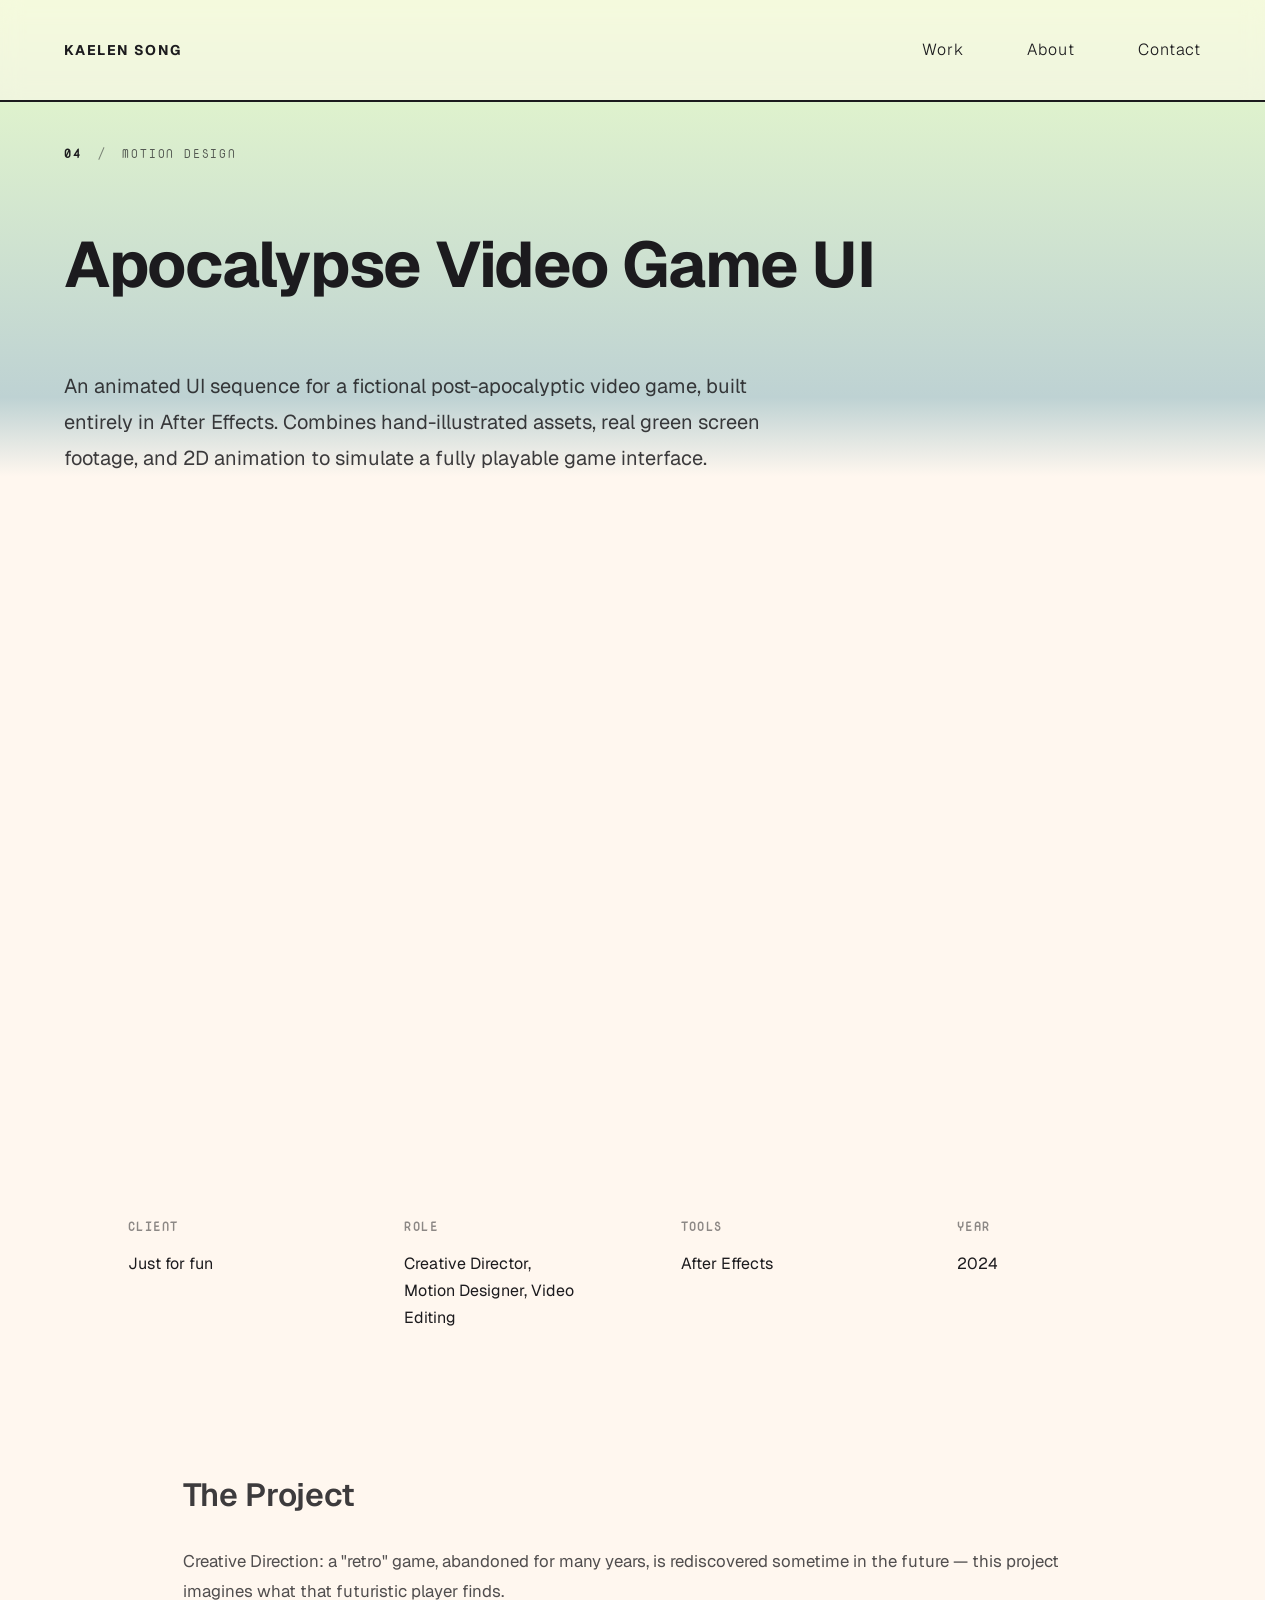
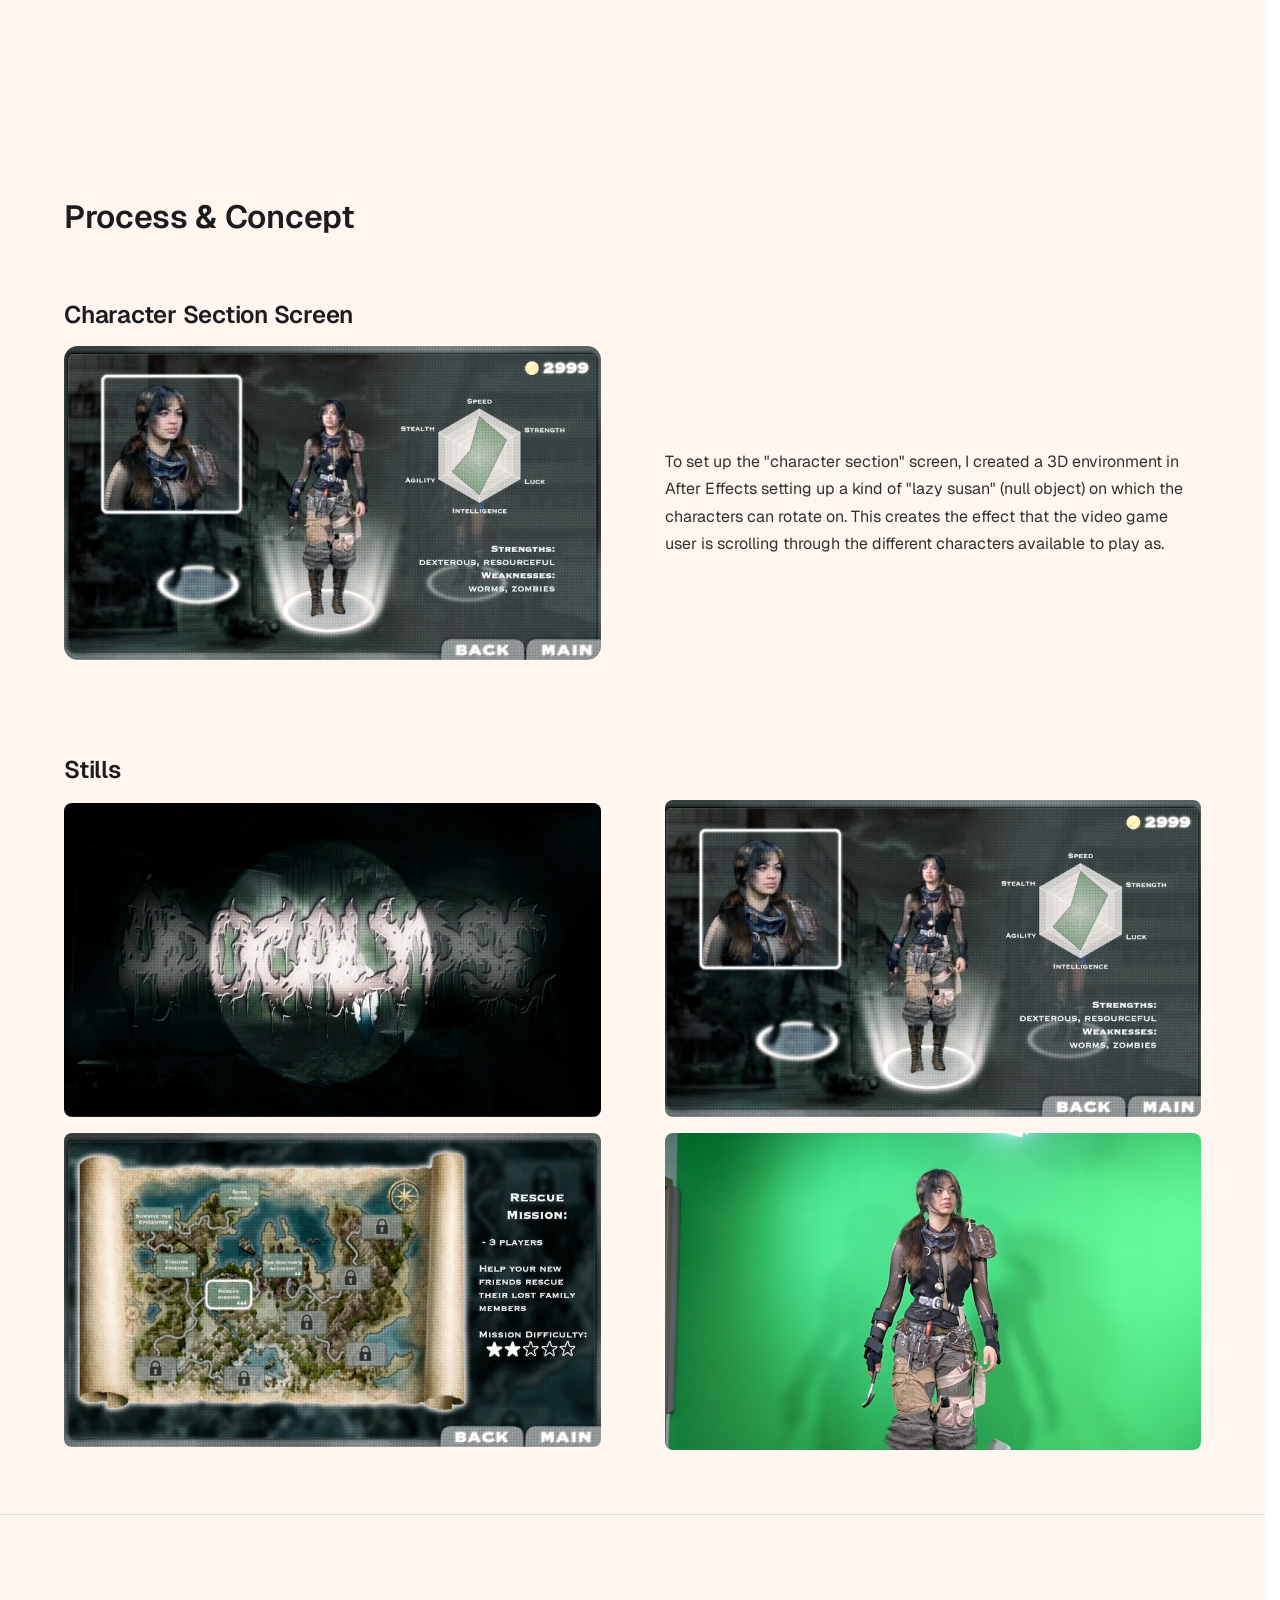
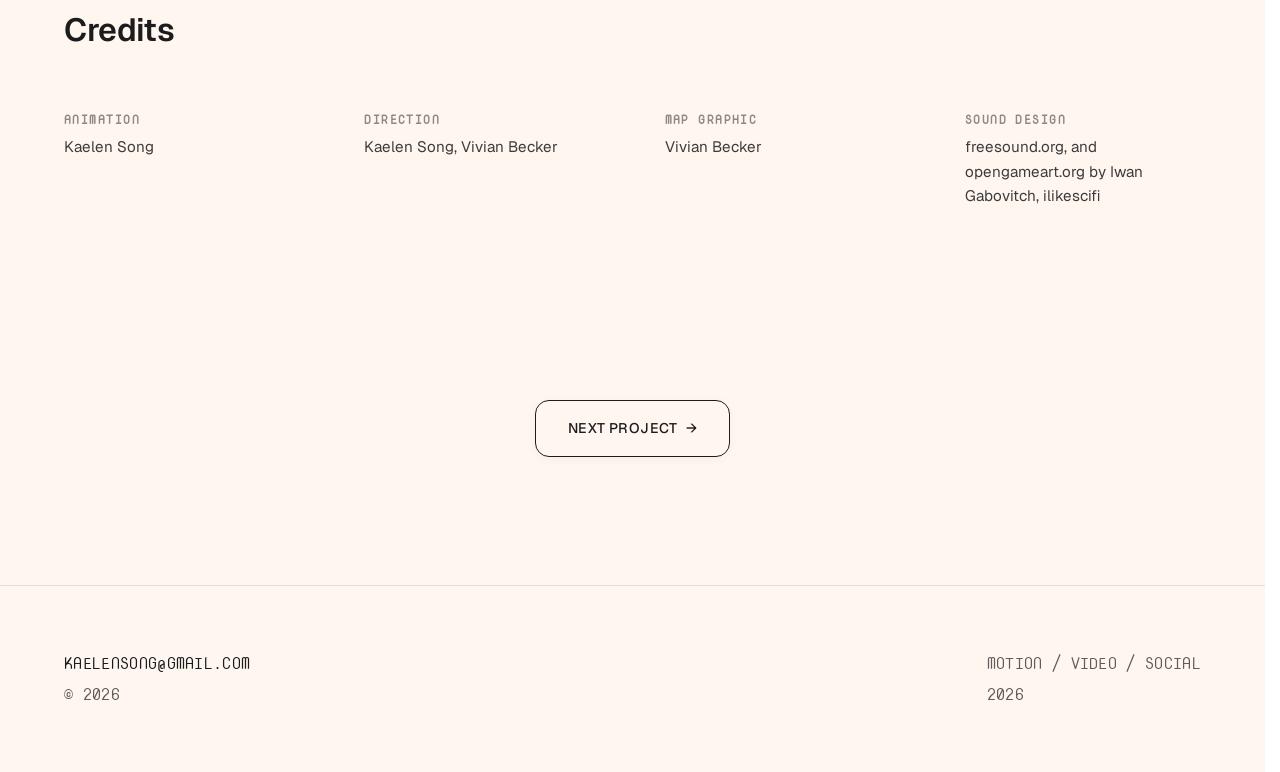
==== projects/apocalypse.html @ 3c55112a "Initial commit" ====
<!DOCTYPE html>
<!-- apocalypse.html -->
<html lang="en">
<head>
    <meta charset="UTF-8">
    <meta name="viewport" content="width=device-width, initial-scale=1.0">
    <title>Apocalypse Video Game UI — Kaelen Song</title>
    <link rel="stylesheet" href="../style/style.css">
    <link href="https://fonts.googleapis.com/css2?family=Geist:wght@400;500;600;700&family=Nova+Mono&display=swap" rel="stylesheet">
    <link rel="preconnect" href="https://fonts.googleapis.com">
    <link rel="preconnect" href="https://fonts.gstatic.com" crossorigin>
    <link href="https://fonts.googleapis.com/css2?family=Average+Sans&display=swap" rel="stylesheet">
    <link rel="icon" type="image/png" href="../images/favicon.png">
</head>
<body class="project-page">
    <!-- Navigation -->
    <nav class="navigation">
        <div class="nav-container">
            <div class="nav-left">
                <a href="/" class="nav-logo">KAELEN SONG</a>
            </div>
            <div class="nav-right">
                <button class="hamburger" id="hamburger">
                    <span></span>
                    <span></span>
                </button>
                <ul class="nav-menu" id="navMenu">
                    <li><a href="/#work" class="nav-link">Work</a></li>
                    <li><a href="/#about" class="nav-link">About</a></li>
                    <li><a href="/#contact" class="nav-link">Contact</a></li>
                </ul>
            </div>
        </div>
        <div class="horiz-line">
            <ul class="dot-container">
                <!-- <li class="dot"><a href=""></a></li> -->
            </ul>
        </div>
    </nav>

    <main>
        <!-- Project Hero -->
        <section class="project-hero">
            <div class="project-hero-content">
                <div class="project-hero-label">
                    <span class="label-number">04</span>
                    <span class="label-divider">/</span>
                    <span class="label-category">Motion Design</span>
                </div>
                <h1 class="project-hero-title">Apocalypse Video Game UI</h1>
                <p class="project-hero-subtitle">An animated UI sequence for a fictional post-apocalyptic video game, built entirely in After Effects. Combines hand-illustrated assets, real green screen footage, and 2D animation to simulate a fully playable game interface.</p>
            </div>
        </section>

        <!-- Project Media -->
        <section class="project-media">
            <div class="media-container">
                <div class="video-embed-wrapper" style="position: relative; padding-bottom: 56.25%; height: 0; overflow: hidden; max-width: 100%;">
                    <iframe 
                        src="https://www.youtube-nocookie.com/embed/LTk4ZbJ1Zyc" 
                        title="Apocalypse Video Game UI"
                        style="position: absolute; top: 0; left: 0; width: 100%; height: 100%; border: 0;"
                        allow="accelerometer; autoplay; clipboard-write; encrypted-media; gyroscope; picture-in-picture" 
                        allowfullscreen>
                    </iframe>
                </div>
            </div>
        </section>

        <!-- Project Information -->
        <section class="project-info-section">
            <div class="info-grid">
                <div class="info-item">
                    <h4 class="info-label">Client</h4>
                    <p>Just for fun</p>
                </div>
                <div class="info-item">
                    <h4 class="info-label">Role</h4>
                    <p>Creative Director, Motion Designer, Video Editing</p>
                </div>
                <div class="info-item">
                    <h4 class="info-label">Tools</h4>
                    <p>After Effects</p>
                </div>
                <div class="info-item">
                    <h4 class="info-label">Year</h4>
                    <p>2024</p>
                </div>
            </div>
        </section>

        <!-- The Project Background -->
        <section class="project-description">
            <div class="description-content">
                <h2 class="section-title">The Project</h2>
                <p class="description-text">
                    Creative Direction: a "retro" game, abandoned for many years, is rediscovered sometime in the future — this project imagines what that futuristic player finds.
                </p>
            </div>
        </section>

        <!-- Process & Concept (Blog Style) -->
        <section class="project-process">
            <div class="process-content">
                <h2 class="section-title">Process & Concept</h2>
                
                <div class="blog-posts">
                    <!-- Blog Post 1 -->
                    <article class="blog-item">
                        <h3 class="blog-title">Character Section Screen</h3>
                        <div class="blog-body">
                            <div class="blog-visual">
                                <img src="/images/apoc3.png" alt="Apocalypse UI concept 3">
                            </div>
                            <div class="blog-text">
                                <p>To set up the "character section" screen, I created a 3D environment in After Effects setting up a kind of "lazy susan" (null object) 
                                    on which the characters can rotate on. This creates the effect that the video game user is scrolling through the different characters available to play as.
                                </p>
                            </div>
                        </div>
                    </article>
                    <article class="blog-item">
                        <h3 class="blog-title">Stills</h3>
                        <div class="blog-body">
                            <div class="blog-visual image-grid-2x1">
                                <img src="/images/apoc1.png" alt="Apocalypse UI concept 1">
                                <img src="/images/apoc2.png" alt="Apocalypse UI concept 2">
                            </div>
                            <div class="blog-visual image-grid-2x1">
                                <img src="/images/apoc3.png" alt="Apocalypse UI concept 3">
                                <img src="/images/apoc4.png" alt="Apocalypse UI concept 4">
                            </div>
                        </div>
                    </article>
                </div>
            </div>
        </section>

        <!-- Credits Section -->
        <section class="project-credits">
            <div class="credits-content">
                <h2 class="section-title">Credits</h2>
                <div class="credits-grid">
                    <div class="credit-item">
                        <h4 class="info-label">Animation</h4>
                        <p>Kaelen Song</p>
                    </div>
                    <div class="credit-item">
                        <h4 class="info-label">Direction</h4>
                        <p>Kaelen Song, Vivian Becker</p>
                    </div>
                    <div class="credit-item">
                        <h4 class="info-label">Map Graphic</h4>
                        <p>Vivian Becker</p>
                    </div>
                    <div class="credit-item">
                        <h4 class="info-label">Sound Design</h4>
                        <p>freesound.org, and opengameart.org by Iwan Gabovitch, ilikescifi</p>
                    </div>
                </div>
            </div>
        </section>

        <!-- Next Project Navigation -->
        <section class="project-navigation">
            <a href="mass-starvation.html" class="next-project">
                <span>Next Project</span>
                <span class="arrow">→</span>
            </a>
        </section>
    </main>

    <!-- Footer -->
    <footer class="footer">
        <div class="footer-content">
            <div class="footer-left">
                <p class="footer-email">kaelensong@gmail.com</p>
                <p class="footer-name">© 2026</p>
            </div>
            <div class="footer-right">
                <p class="footer-services">Motion / Video / Social</p>
                <p class="footer-year">2026</p>
            </div>
        </div>
    </footer>

    <script src="../js/main.js"></script>
</body>
</html>
---- style/style.css ----
/* =============================================
   KAELEN SONG PORTFOLIO - GLOBAL STYLES
   Modern, Editorial, Motion-Forward Design
   ============================================= */

/* CSS Custom Properties - Design System */
:root {
    /* Colors */
    /* --color-bg: #efffbe; */
    --color-bg1: #fff7ef;
    --color-bg: linear-gradient(to bottom, #eafdcb 0%, #bed2d3 10%, #fff7ef 12%);
    --color-text: #1c1b1e;
    --color-border: #E0DDD4;
    --color-border-dark: #C4C1B8;
    
    /* Accent Colors */
    --accent-orange: #FF895C;
    --accent-blue: #63B9F5;
    --accent-mint: #58CDBE;
    --accent-coral: #F47C80;
    --accent-lime: #A3E635;
    --accent-yellow: #F4C95D;
    --accent-grey: #5b5855;

    /* Scroll-progress dot color, updated live by main.js based on section */
    --dot-color: var(--color-text);

    /* Typography */
    --font-sans: 'Geist', -apple-system, BlinkMacSystemFont, 'Segoe UI', sans-serif;
    --font-mono: 'Nova Mono', monospace;

    .average-sans-regular {
        font-family: "Average Sans", sans-serif;
        font-weight: 400;
        font-style: normal;
    }

    
    /* Spacing */
    --spacing-xs: 0.5rem;
    --spacing-sm: 1rem;
    --spacing-md: 2rem;
    --spacing-lg: 4rem;
    --spacing-xl: 6rem;
    --spacing-xxl: 8rem;
    
    /* Border Radius */
    --radius-none: 0;
    --radius-sm: 8px;
    --radius-md: 11px;
    --radius-lg: 14px;
/* 
    --radius-none: 0;
    --radius-sm: 0px;
    --radius-md: 0px;
    --radius-lg: 0px; */
    
    /* Transitions */
    --transition-fast: 200ms ease;
    --transition-normal: 300ms ease;
    --transition-slow: 500ms ease;
}

/*
Source (code edited from)- https://stackoverflow.com/a/56168463
Posted by Mobarak Ali
Retrieved 2026-09-09, License - CC BY-SA 4.0
*/
.horiz-line {
  position: relative;
}

.dot-container {
  border-top: 2px solid var(--color-text);
  list-style: none;
  padding: 0;
  position: relative;
  height: 20px;
}

.dot {
  position: absolute;
  top: -12px;
  left: 0%; /* updated live by main.js on scroll */
}

.dot a {
  font-weight: bold;
  text-decoration: none;
  color: var(--color-text);
  text-transform: uppercase;
  font-size: 15px;
}

.dot-ghost {
  position: absolute;
  border-radius: 50%;
  background: var(--dot-color);
  pointer-events: none;
  transform: translateX(-50%);
  z-index: -1;
}

.dot::after {
  content: "";
  width: 10px;
  height: 10px;
  background: color-mix(in srgb, var(--dot-color) 90%, transparent);
  position: absolute;
  border-radius: 10px;
  top: -4px;
  left: 0;
  transform: translateX(-50%);
  border: 2px solid var(--color-text);
  transition: background-color var(--transition-normal);
}

/* =============================================
   RESET & BASE STYLES
   ============================================= */

* {
    margin: 0;
    padding: 0;
    box-sizing: border-box;
}

html {
    scroll-behavior: smooth;
}

body {
    font-family: var(--font-sans);
    background-attachment: fixed; 
background: var(--color-bg);
    /* background-color: var(--color-bg); */

    color: var(--color-text);
    line-height: 1.6;
    font-size: 16px;
    font-weight: 400;
}

a {
    color: var(--color-text);
    text-decoration: none;
    transition: color var(--transition-normal);
}

a:hover {
    color: var(--accent-orange);
}

button {
    font-family: var(--font-sans);
    cursor: pointer;
    border: none;
    background: none;
}

/* =============================================
   TYPOGRAPHY
   ============================================= */

h1, h2, h3, h4, h5, h6 {
    font-weight: 600;
    line-height: 1.2;
    letter-spacing: -0.01em;
}

h1 {
    font-size: clamp(2.5rem, 8vw, 5.5rem);
}

h2 {
    font-size: clamp(2rem, 5vw, 3.5rem);
}

h3 {
    font-size: clamp(1.25rem, 3vw, 1.75rem);
}

p {
    font-size: 1rem;
    line-height: 1.7;
}

/* Mono font for labels/metadata */
.label-text,
.meta-tag,
.meta-year,
.project-number,
.service-number,
.info-label {
    font-family: var(--font-mono);
    font-size: 0.75rem;
    text-transform: uppercase;
    letter-spacing: 0.15em;
}

/* =============================================
   NAVIGATION
   ============================================= */

/* .navigation {
    position: fixed;
    top: 0;
    left: 0;
    right: 0;
    height: 100px;
    background-color: rgba(255, 248, 240, 0.5);
    backdrop-filter: blur(10px);
    border-bottom: 0px solid var(--color-border);
    z-index: 1000;
    transition: all var(--transition-normal);
} */

/* .navigation {
    position: fixed;
    top: 0;
    left: 0;
    right: 0;
    height: 100px;
    border-bottom: 0px solid var(--color-border);
    z-index: 1000;
    transition: all var(--transition-normal);
} */

/* =============================================
   SCROLLING NAVBAR HEIGHT REDUCTION (MAIN PAGE)
   ============================================= */

.navigation {
    position: fixed;
    top: 0;
    left: 0;
    right: 0;
    height: 100px; /* Default height */
    z-index: 1000;
    /* Smooth transition when height changes */
    transition: height var(--transition-normal), 
                background-color var(--transition-normal), 
                border-bottom var(--transition-normal);
}

/* Shrunk height state applied on scroll */
.navigation.scrolled {
    height: 60px; /* Compact height when scrolled */
    border-bottom: 1px solid var(--color-border);
}

/* =============================================
   SCROLLING NAVBAR HEIGHT REDUCTION --- ---- -- -- - - - -
   ============================================= */

.navigation::before {
    content: '';
    position: absolute;
    inset: 0;
    background-color: rgba(255, 248, 240, 0.5);
    backdrop-filter: blur(10px);
    z-index: -1;
}

.nav-container {
    display: flex;
    justify-content: space-between;
    align-items: center;
    height: 100%;
    padding: 0 var(--spacing-lg);
    max-width: 1600px;
    margin: 0 auto;
    /* border-bottom: 1px solid var(--color-border); */
}

/* Nav Left / Logo Container */
.nav-left {
    display: flex;
    align-items: center;
}

.nav-logo {
    display: flex;
    align-items: center;
    gap: 0.75rem; /* Space between logo image and text */
    font-weight: 700;
    font-size: 0.875rem;
    letter-spacing: 0.1em;
    transition: opacity var(--transition-normal);
    text-decoration: none;
}

.nav-logo img {
    height: 32px; /* Adjust this value to fit your navbar proportions */
    width: auto;
    object-fit: contain;
    display: block;
}

.nav-logo:hover {
    opacity: 0.7;
}

.nav-menu {
    display: flex;
    list-style: none;
    gap: var(--spacing-lg);
}

.nav-link {
    font-size: 1rem;
    font-weight: 500;
    letter-spacing: 0.05em;
    /* text-transform: uppercase; */
    position: relative;
    padding-bottom: 4px;
    font-weight: 300;
}

/* =============================================
   PROJECT PAGE OVERRIDES
   ============================================= */

/* Allow navbar to scroll with the page instead of staying fixed */
body.project-page .navigation {
    position: absolute;
}

/* === Underline on Hover (Nav bar) === */
/* .nav-link::after {
    content: '';
    position: absolute;
    bottom: 0;
    left: 0;
    right: 0;
    height: 1px;
    background-color: var(--color-text);
    transform: scaleX(0);
    transform-origin: right;
    transition: transform var(--transition-fast);
}

.nav-link:hover::after {
    transform: scaleX(1);
    transform-origin: left;
} */

.hamburger {
    display: none;
    flex-direction: column;
    gap: 6px;
    background: none;
    border: none;
}

.hamburger span {
    width: 24px;
    height: 2px;
    background-color: var(--color-text);
    transition: all var(--transition-normal);
    transform-origin: center;
}

.hamburger.active span:nth-child(1) {
    transform: translateY(8px) rotate(45deg);
}

.hamburger.active span:nth-child(2) {
    opacity: 0;
}

/* =============================================
   MAIN CONTENT & SPACING
   ============================================= */

main {
    margin-top: 80px;
}

section {
    padding: var(--spacing-xxl) var(--spacing-lg);
}

@media (max-width: 768px) {
    section {
        padding: var(--spacing-xl) var(--spacing-md);
    }
}

@media (max-width: 480px) {
    section {
        padding: var(--spacing-lg) var(--spacing-md);
    }
}

/* =============================================
   HERO SECTION
   ============================================= */

.hero {
    padding: 7% var(--spacing-lg) 0;
    display: flex;
    flex-direction: column;
    align-items: flex-start;
    justify-content: center;
    min-height: calc(100vh / 3);
    max-width: 1400px;
    margin: 0 auto;
    width: 100%;
}

.hero-content {
    width: 100%;
    padding-bottom: 0;
    margin-bottom: var(--spacing-xs);
    animation: fadeInUp 0.8s ease-out;
    font-size: clamp(2rem, 2vw, 2rem);
    font-weight: 600;
}

.hero-line {
    font-size: clamp(3rem, 3vw, 3rem);
    animation: fadeInUp 0.8s ease-out 0.1s both;
    line-height: 1.15;
}

/* .hero-name {
    color: var(--accent-mint);
} */

.hero-intro {
    font-size: clamp(3rem, 3vw, 3rem);
    animation: fadeInUp 0.8s ease-out 0.1s both;
    line-height: 1.15;
    max-width: 700px;
}

.hero-sun {
    opacity: 0.8;
    font-size: clamp(3rem, 3vw, 3rem);
    animation: fadeInUp 0.8s ease-out 0.1s both;
    line-height: 1.15;
}

.hero-subtitle {
    margin-bottom: 0;
    font-weight: 400;
    animation: fadeInUp 0.8s ease-out 0.1s both;
    font-size: clamp(1.5rem, 2vw, 2rem);
    display: block;
    margin-top: var(--spacing-sm);
    max-width: 500px;
}

.hero-specialties {
    text-transform: uppercase;
    margin-top: var(--spacing-sm);
    opacity: 0.9;
    letter-spacing: 0.1em;
    align-self: center;
}

.hero-plus{
    font-weight: 300;
    opacity: 1;
    color: var(--accent-coral);
    margin: 0 1em;
}

#dance {
    font-weight: 400;
    font-style: italic;
    font-size: clamp(1.25rem, 1.5vw, 1.5rem);
    display: inline-block;
}

.hero-metadata {
    display: flex;
    align-items: center;
    gap: var(--spacing-md);
    margin-top: var(--spacing-lg);
    font-family: var(--font-mono);
    font-size: 2rem;
    letter-spacing: 0.05em;
    text-transform: uppercase;
    animation: fadeInUp 0.8s ease-out 0.2s both;
}

.metadata-item {
    display: block;
}

.metadata-divider {
    opacity: 0.5;
}

.cta-button {
    display: inline-flex;
    align-items: center;
    gap: 8px;
    padding: 14px 28px;
    border: 1px solid var(--color-text);
    border-radius: var(--radius-lg);
    font-weight: 500;
    font-size: 0.875rem;
    letter-spacing: 0.03em;
    text-transform: uppercase;
    transition: all var(--transition-normal);
    animation: fadeInUp 0.8s ease-out 0.2s both;
    position: relative;
    box-shadow: 0 2px 12px rgba(0, 0, 0, 0.04);
}

.cta-button:hover {
    background-color: var(--color-text);
    color: var(--color-bg);
    transform: translateY(-3px);
    box-shadow: 0 8px 24px rgba(0, 0, 0, 0.08);
}

.cta-button .arrow {
    transition: transform var(--transition-normal);
}

.cta-button:hover .arrow {
    transform: translateX(4px);
}

/* =============================================
   MOTION REEL SECTION
   ============================================= */

.motion-reel {
    padding: var(--spacing-md) var(--spacing-lg) var(--spacing-lg) var(--spacing-lg);
    background-color: var(--color-bg);
}

.reel-container {
    max-width: 1400px;
    margin: 0 auto;
}

.reel-label {
    display: flex;
    align-items: center;
    gap: var(--spacing-sm);
    margin-bottom: 0;
    margin-top: var(--spacing-md);
    font-family: var(--font-mono);
    font-size: 0.75rem;
    letter-spacing: 0.15em;
    text-transform: uppercase;
    animation: fadeInUp 0.8s ease-out;
}

.label-text {
    font-weight: 600;
}

.label-divider {
    opacity: 0.5;
}

.label-year {
    opacity: 0.7;
}

.video-wrapper {
    position: relative;
}

.video-container {
    position: relative;
    width: 100%;
    padding-bottom: 56.25%; /* 16:9 */
    max-height: 80vh;
    background-color: var(--color-border);
    /* border: 1px solid rgba(36, 35, 40, 0.08); */
    border-radius: var(--radius-lg);
    overflow: hidden;
    box-shadow: 0 12px 40px rgba(0, 0, 0, 0.06);
    animation: fadeInScale 0.8s ease-out 0.2s both;
}

.reel-video {
    position: absolute;
    top: 0;
    left: 0;
    width: 100%;
    height: 100%;
    object-fit: cover;
}

.video-unmute-overlay {
    position: absolute;
    top: 0;
    left: 0;
    right: 0;
    bottom: 0;
    display: flex;
    flex-direction: column;
    align-items: center;
    justify-content: center;
    gap: 12px;
    background-color: rgba(36, 35, 40, 0.5);
    backdrop-filter: blur(4px);
    opacity: 0;
    transition: opacity var(--transition-normal);
    cursor: pointer;
    font-size: 1rem;
    font-weight: 500;
    letter-spacing: 0.05em;
    text-transform: uppercase;
    color: var(--color-bg);
}

.video-container:hover .video-unmute-overlay {
    opacity: 1;
}

/* =============================================
   HERO SECTION
   ============================================= */

.intro {
    padding-top: 40px;
    padding-bottom: 30px;
    padding-left: var(--spacing-lg);
    padding-right: var(--spacing-lg);
    display: flex;
    flex-direction: column;
    align-items: flex-start;
    justify-content: center;
    min-height: calc(100vh / 3);
}

.intro-content {
    width: 100%;
}

.intro-title-group {
    margin-bottom: var(--spacing-md);
    animation: fadeInUp 0.8s ease-out;
}

.intro-title {
    display: flex;
    flex-direction: row;
    flex-wrap: wrap;
    gap: 12px;
    font-size: clamp(1rem, 1vw, 1rem);
    line-height: 1.15;
    font-weight: 600;
    /* font-family: nova mono, monospace; */
}

.intro-line {
    display: block;
    letter-spacing: 0.05em;
    opacity: 0.7;
}

.intro-plus {
    font-size: clamp(1rem, 1vw, 1.5rem);
    font-weight: 300;
    margin: 0px 0;
    opacity: 0.9;
    color: var(--accent-coral);
}

/* =============================================
   SELECTED WORK SECTION
   ============================================= */

.work-header {
    display: flex;
    justify-content: space-between;
    align-items: center;
    margin-bottom: var(--spacing-xl);
    flex-wrap: wrap;
    gap: var(--spacing-lg);
}

.section-title {
    /* font-size: clamp(2rem, 5vw, 3.5rem); */
    font-size: clamp(2rem, 2vw, 3.5rem);
    font-weight: 600;
    letter-spacing: -0.01em;
    margin-bottom: var(--spacing-md);
    /* font-family: var(--font-mono);
    text-transform: uppercase; */
}

.filter-buttons {
    display: flex;
    gap: var(--spacing-md);
}

.filter-btn {
    padding: 10px 20px;
    border: 0.75px solid var(--color-border);
    border-radius: var(--radius-md);
    font-family: var(--font-mono);
    font-size: 0.75rem;
    letter-spacing: 0.05em;
    text-transform: uppercase;
    background-color: transparent;
    transition: all var(--transition-normal);
    cursor: pointer;
    opacity: 0.85;
}

.filter-btn.active,
.filter-btn:hover {
    background-color: var(--color-text);
    color: var(--color-bg1);
    border-color: var(--color-text);
    opacity: 1;
}

.projects-grid {
    display: grid;
    gap: var(--spacing-xl);
}

.project-item {
    position: relative;
    animation: fadeInUp 0.8s ease-out;
}

.project-item.hidden {
    display: none;
}

.project-content {
    display: grid;
    grid-template-columns: 1fr 1fr;
    gap: var(--spacing-xl);
    align-items: center;
}

.project-item:nth-child(even) .project-content {
    direction: rtl;
}

.project-item:nth-child(even) .project-info {
    direction: ltr;
}

.project-visual {
    position: relative;
    max-height: 400px;
    border-radius: var(--radius-lg);
    overflow: hidden;
}

/* Style YouTube embed inside project visual container */
.project-visual iframe {
    width: 100%;
    height: 100%;
    border: none;
    border-radius: var(--radius-lg);
}

.project-image {
    width: 100%;
    height: 100%;
    object-fit: cover;
    border-radius: var(--radius-lg);
    transition: transform var(--transition-normal);
}

/* Fixes the height issue and ensures uniform container matching */
.project-img-btn {
  text-decoration: none;
  display: block;    /* Changed from inline-block to block */
  width: 100%;       /* Spans full width of .project-visual */
  height: 100%;      /* Spans full 400px height of .project-visual */
}

/* Enhances the "button" feel on hover and fixes scaling */
.gif-hover {
  cursor: pointer;
  transition: transform var(--transition-normal), box-shadow var(--transition-normal);
  width: 100%;
  height: 100%;      /* Added to force the image to inherit the 400px height */
  object-fit: cover; /* Added so the image behaves exactly like your placeholders */
}

/* Uniform hover lift effect matching your placeholder animations */
.project-img-btn:hover .gif-hover {
  transform: scale(1.02);
  box-shadow: 0 10px 20px rgba(0, 0, 0, 0.15);
}

.hover-gif-wrapper {
  position: relative;
  display: block;
  width: 100%;
  height: 100%;
  border-radius: var(--radius-lg);
  overflow: hidden;
}

/* Base image styling */
.gif-hover {
  cursor: pointer;
  transition: transform var(--transition-normal), box-shadow var(--transition-normal);
  width: 100%;
  height: 100%;      
  object-fit: cover; 
  display: block;
  border-radius: var(--radius-lg);
}

/* =============================================
   HOVER GIF SMOOTH CROSS-FADE STYLES
   ============================================= */

/* Wrapper automatically created around .gif-hover elements */
.hover-gif-wrapper {
  position: relative;
  display: block;
  width: 100%;
  height: 100%;
  border-radius: var(--radius-lg);
  overflow: hidden;
transition: all var(--transition-normal);

}

/* Base static image */
.gif-hover {
  cursor: pointer;
  width: 100%;
  height: 100%;      
  object-fit: cover; 
  display: block;
  border-radius: var(--radius-lg);
  /* Apply transitions explicitly to opacity & transform */
  transition: transform var(--transition-normal), opacity 0.4s ease-in-out;
      transition: all var(--transition-normal);
}

.project-placeholder {
    width: 100%;
    height: 100%;
    object-fit: cover;
    transition: transform var(--transition-normal);
}

.project-item:hover .project-placeholder {
    transform: scale(1.02);
}

.project-info {
    display: flex;
    flex-direction: column;
    gap: var(--spacing-md);
}

.project-number-large {
    position: absolute;
    font-family: var(--font-mono);
    font-size: clamp(4rem, 12vw, 8rem);
    font-weight: 700;
    opacity: 0.05;
    top: -20px;
    left: -40px;
    z-index: 0;
    pointer-events: none;
}

.project-header {
    display: flex;
    align-items: flex-start;
    gap: var(--spacing-md);
}

.project-title-group {
    display: flex;
    align-items: center;
    gap: 12px;
}

.project-number {
    font-family: var(--font-mono);
    font-size: 0.75rem;
    font-weight: 600;
    letter-spacing: 0.1em;
    text-transform: uppercase;
}

.project-title {
    font-size: 1.75rem;
    font-weight: 600;
    letter-spacing: -0.01em;
}

.project-description {
    font-size: 1rem;
    line-height: 1.8;
    opacity: 0.85;
}

.project-meta {
    display: flex;
    align-items: center;
    gap: var(--spacing-md);
    padding-top: var(--spacing-md);
    border-top: 1px solid var(--color-border);
}

.meta-tag,
.meta-year {
    font-family: var(--font-mono);
    font-size: 0.7rem;
    letter-spacing: 0.1em;
    text-transform: uppercase;
    opacity: 0.7;
}

.project-link {
    display: inline-flex;
    align-items: center;
    gap: 8px;
    font-weight: 500;
    font-size: 0.875rem;
    letter-spacing: 0.05em;
    text-transform: uppercase;
    padding-top: var(--spacing-md);
    transition: all var(--transition-normal);
}

.project-link:hover {
    color: var(--accent-orange);
    transform: translateX(4px);
}

/* Accent color system for projects */
.accent-orange .project-number {
    color: var(--accent-orange);
}

.accent-blue .project-number {
    color: var(--accent-blue);
}

.accent-mint .project-number {
    color: var(--accent-mint);
}

.accent-coral .project-number {
    color: var(--accent-coral);
}

/* =============================================
   WHAT I DO SECTION
   ============================================= */

.what-i-do {
    background-color: var(--color-bg);
}

.services-grid {
    display: grid;
    grid-template-columns: repeat(3, 1fr);
    gap: var(--spacing-xl);
}

.service-column {
    padding: var(--spacing-lg);
    border: 0.75px solid var(--color-border);
    border-radius: var(--radius-lg);
    transition: all var(--transition-normal);
    box-shadow: 0 2px 12px rgba(0, 0, 0, 0.02);
}

.service-column:hover {
    border-color: var(--color-border);
    box-shadow: 0 12px 32px rgba(0, 0, 0, 0.06);
}

.service-number {
    display: inline-block;
    margin-bottom: var(--spacing-md);
    font-family: var(--font-mono);
    font-size: 0.75rem;
    font-weight: 600;
    letter-spacing: 0.1em;
    text-transform: uppercase;
}

.service-title {
    font-size: 1.5rem;
    font-weight: 600;
    margin-bottom: var(--spacing-lg);
    letter-spacing: -0.01em;
}

.service-list {
    list-style: none;
    display: flex;
    flex-direction: column;
    gap: var(--spacing-sm);
}

.service-list li {
    font-size: 0.95rem;
    line-height: 1.6;
    opacity: 0.8;
    transition: all var(--transition-normal);
}

.service-column:hover .service-list li {
    opacity: 1;
}

/* =============================================
   SOCIAL / CONTENT SECTION
   ============================================= */

.social-content {
    background-color: var(--color-bg);
}

.social-header {
    display: flex;
    justify-content: space-between;
    align-items: center;
    margin-bottom: var(--spacing-xl);
    gap: var(--spacing-lg);
}

.social-grid {
    display: grid;
    grid-template-columns: repeat(3, 1fr);
    gap: var(--spacing-md);
}

.social-item {
    aspect-ratio: 9 / 16;
    border-radius: var(--radius-lg);
    transition: all var(--transition-normal);
    cursor: pointer;
}

.social-item:hover {
    transform: translateY(-8px);
    box-shadow: 0 16px 40px rgba(0, 0, 0, 0.08);
}
  /* =============================================
     ABOUT SECTION
     ============================================= */

  .about {
    background-color: var(--color-bg);
    padding: var(--spacing-xxl) 0;
  }

  .about-container {
    max-width: 1100px;
    margin: 0 auto;
    padding: 0 var(--spacing-lg);
  }

  .about-grid {
    display: grid;
    grid-template-columns: 320px 1fr;
    gap: var(--spacing-xl);
    align-items: start;
  }

  /* Left column: media */
  .about-media {
    position: sticky;
    top: 2rem;
  }

  .about-image {
    width: 100%;
    aspect-ratio: 4 / 5;
    border-radius: var(--radius-lg);
    box-shadow: 0 16px 40px rgba(0, 0, 0, 0.08);
    background: linear-gradient(135deg, #f0997b, #d85a30);
    display: flex;
    align-items: center;
    justify-content: center;
    color: #fff;
    font-size: 0.85rem;
    letter-spacing: 0.08em;
    text-transform: uppercase;
    overflow: hidden;
    border: 2px solid var(--color-text);
  }

  .about-image img {
    width: 100%;
    height: 100%;
    object-fit: cover;
    display: block;
  }

  /* Right column: narrative content */
  .about-content {
    display: flex;
    flex-direction: column;
    gap: var(--spacing-xl);
  }

  .about-header {
    display: flex;
    flex-direction: column;
    gap: var(--spacing-sm);
  }

  .about-title {
    font-size: clamp(2.2rem, 4vw, 3.2rem);
    font-weight: 700;
    letter-spacing: -0.02em;
    line-height: 1.1;
    margin: 0;
  }

  .about-descript {
    font-size: 1.125rem;
    line-height: 1.8;
    opacity: 0.75;
    max-width: 640px;
    margin: 0;
  }

  .about-buttons {
    display: flex;
    gap: var(--spacing-md);
  }

  .cta-button {
    display: inline-flex;
    align-items: center;
    gap: 0.5rem;
    padding: 0.85rem 1.5rem;
    border: 1px solid var(--color-text);
    border-radius: var(--radius-lg);
    font-size: 0.85rem;
    font-weight: 600;
    letter-spacing: 0.08em;
    text-transform: uppercase;
    text-decoration: none;
    color: var(--color-text);
    transition: background 0.2s ease, color 0.2s ease, transform 0.2s ease;
  }

  .cta-button:hover {
    background: var(--color-text);
    color: var(--accent-lime);
    transform: translateY(-2px);
  }

  .cta-button .arrow {
    transition: transform 0.2s ease;
  }

  .cta-button:hover .arrow {
    transform: translateX(3px);
  }

  /* Bottom information grid */
  .about-info {
    display: grid;
    grid-template-columns: repeat(2, minmax(140px, auto));
    gap: var(--spacing-xl);
    padding-top: var(--spacing-lg);
    border-top: 1px solid var(--color-border);
    justify-content: start;
  }

  .info-column {
    display: flex;
    flex-direction: column;
    gap: var(--spacing-md);
  }

  .info-label {
    font-family: var(--font-mono);
    font-size: 0.75rem;
    letter-spacing: 0.12em;
    text-transform: uppercase;
    font-weight: 600;
    opacity: 0.5;
    margin: 0;
  }

  .info-list {
    list-style: none;
    display: flex;
    flex-direction: column;
    gap: var(--spacing-xs);
    padding: 0;
    margin: 0;
  }

  .info-list li {
    font-size: 0.95rem;
    line-height: 1.5;
    opacity: 0.85;
  }

/* =============================================
   CONTACT SECTION
   ============================================= */

.contact {
    background-color: var(--color-text);
    color: var(--color-bg1);
    padding: var(--spacing-xxl) var(--spacing-lg);
    text-align: center;
}

.contact-content {
    max-width: 900px;
    margin: 0 auto;
}

.contact-title {
    font-size: clamp(3rem, 5vw, 2rem);
    font-weight: 700;
    line-height: 1.2;
    display: flex;
    margin-bottom: var(--spacing-lg);
    flex-direction: column;
    gap: var(--spacing-md);
}

.contact-title span {
    display: block;
}
.contact-subtitle{
    font-size: clamp(1rem, 2vw, 1.25rem);
    opacity: 0.85;
    font-weight: 300;
}

.contact-cta {
    display: flex;
    flex-direction: column;
    align-items: center;
    gap: var(--spacing-md);
}

.contact-email {
    display: block;
    font-size: 1.25rem;
    letter-spacing: 0.02em;
    color: var(--accent-blue);
    transition: color var(--transition-normal);
}

.contact-email:hover {
    color: var(--accent-lime);
}

.contact .cta-button {
    border-color: var(--color-bg);
    color: var(--color-bg);
}

.contact .cta-button:hover {
    background-color: var(--accent-lime);
    color: var(--color-text);
}

.contact-button-container {
    display: flex;
    justify-content: center;
    gap: var(--spacing-md);
    margin-top: var(--spacing-lg);
}

/* =============================================
   FOOTER
   ============================================= */

.footer {
    background-color: var(--color-bg);
    border-top: 1px solid var(--color-border);
    padding: var(--spacing-lg);
}

.footer-content {
    max-width: 1600px;
    margin: 0 auto;
    display: flex;
    justify-content: space-between;
    align-items: center;
    font-family: var(--font-mono);
    font-size: 0.4rem;
    letter-spacing: 0.05em;
    text-transform: uppercase;
}

.footer-left,
.footer-right {
    display: flex;
    flex-direction: column;
    gap: 4px;
}

.footer-name,
.footer-location,
.footer-services,
.footer-year {
    opacity: 0.7;
}

.footer-email {
    color: var(--color-text);
    transition: color var(--transition-normal);
}

/* =============================================
   PROJECT DETAIL PAGES
   ============================================= */

.project-hero {
    padding: var(--spacing-lg) var(--spacing-lg) var(--spacing-xl);
    min-height: 50vh;
    display: flex;
    align-items: center;
}

.project-hero-content {
    max-width: 900px;
}

.project-hero-label {
    display: flex;
    align-items: center;
    gap: var(--spacing-sm);
    margin-bottom: var(--spacing-lg);
    font-family: var(--font-mono);
    font-size: 0.75rem;
    letter-spacing: 0.15em;
    text-transform: uppercase;
}

.label-number {
    font-weight: 600;
}

.label-category {
    opacity: 0.7;
}

.project-hero-title {
    font-size: clamp(2.5rem, 8vw, 4rem);
    font-weight: 700;
    margin-bottom: var(--spacing-lg);
    letter-spacing: -0.02em;
    color: var(--color-text);
}

.project-hero-subtitle {
    font-size: clamp(1rem, 2vw, 1.25rem);
    max-width: 700px;
    line-height: 1.8;
    opacity: 0.85;
}

.project-media {
    padding: 0 var(--spacing-xxl) var(--spacing-lg);
}

.media-container {
    max-width: 1400px;
    margin: 0 auto;
}

.media-placeholder {
    width: 100%;
    height: 600px;
    border-radius: var(--radius-lg);
    display: flex;
    align-items: center;
    justify-content: center;
    box-shadow: 0 20px 60px rgba(0, 0, 0, 0.08);
    animation: fadeInScale 0.8s ease-out 0.2s both;
}

.placeholder-text {
    font-family: var(--font-mono);
    font-size: 0.875rem;
    letter-spacing: 0.1em;
    text-transform: uppercase;
    opacity: 0.6;
    color: rgba(255, 255, 255, 0.8);
}

.project-info-section {
    padding: var(--spacing-sm) var(--spacing-xxl);
    background-color: var(--color-bg);
}

.info-grid {
    max-width: 1200px;
    margin: 0 auto;
    display: grid;
    grid-template-columns: repeat(4, 1fr);
    gap: var(--spacing-xl);
}

.info-item {
    display: flex;
    flex-direction: column;
    gap: var(--spacing-sm);
}

.project-description {
    padding: var(--spacing-xxl) var(--spacing-lg);
    background-color: var(--color-bg);
}

.description-content {
    max-width: 900px;
    margin: 0 auto;
}

.description-text {
    font-size: 1.05rem;
    line-height: 1.8;
    margin-bottom: var(--spacing-lg);
    opacity: 0.9;
}

.description-text:last-of-type {
    margin-bottom: 0;
}

.project-process {
    padding: var(--spacing-lg) var(--spacing-lg);
    background-color: var(--color-bg);
}

.process-content {
    max-width: 1200px;
    margin: 0 auto;
}

.process-steps {
    display: grid;
    grid-template-columns: repeat(3, 1fr);
    gap: var(--spacing-xl);
    margin-top: var(--spacing-xl);
}

.process-step {
    display: flex;
    flex-direction: column;
    gap: var(--spacing-md);
}

.step-title {
    font-size: 1.1rem;
    font-weight: 600;
    letter-spacing: -0.01em;
}

.step-visual {
    width: 100%;
    height: 300px;
    border-radius: var(--radius-lg);
    display: flex;
    align-items: center;
    justify-content: center;
    box-shadow: 0 20px 50px rgba(0, 0, 0, 0.08);
}

.placeholder-large {
    animation: fadeInScale 0.8s ease-out both;
}

.step-description {
    font-size: 0.95rem;
    line-height: 1.7;
    opacity: 0.8;
}

.project-navigation {
    padding: var(--spacing-xl) var(--spacing-lg) var(--spacing-xxl);
    background-color: var(--color-bg);
    text-align: center;
}

.next-project {
    display: inline-flex;
    align-items: center;
    gap: 8px;
    padding: 16px 32px;
    border: 1px solid var(--color-text);
    border-radius: var(--radius-lg);
    font-weight: 500;
    font-size: 0.875rem;
    letter-spacing: 0.03em;
    text-transform: uppercase;
    transition: all var(--transition-normal);
    box-shadow: 0 2px 12px rgba(0, 0, 0, 0.04);
}

.next-project:hover {
    background-color: var(--color-text);
    color: var(--color-bg);
    transform: translateY(-3px);
    box-shadow: 0 8px 24px rgba(0, 0, 0, 0.08);
}

.next-project:hover .arrow {
    transform: translateX(4px);
}

/* =============================================
   ANIMATIONS
   ============================================= */

@keyframes fadeInUp {
    from {
        opacity: 0;
        transform: translateY(20px);
    }
    to {
        opacity: 1;
        transform: translateY(0);
    }
}

@keyframes fadeInScale {
    from {
        opacity: 0;
        transform: scale(0.98);
    }
    to {
        opacity: 1;
        transform: scale(1);
    }
}

/* =============================================
   RESPONSIVE DESIGN - TABLET
   ============================================= */

@media (max-width: 1024px) {
    :root {
        --spacing-xl: 4rem;
        --spacing-xxl: 6rem;
    }

    .nav-container {
        padding: 0 var(--spacing-md);
    }

    .hero {
        padding-top: 100px;
    }

    .hero-title {
        gap: var(--spacing-md);
    }

    .work-header {
        flex-direction: column;
        align-items: flex-start;
    }

    .project-content {
        grid-template-columns: 1fr;
        gap: var(--spacing-lg);
    }

    .project-item:nth-child(even) .project-content {
        direction: ltr;
    }

    .project-visual {
        height: 300px;
    }

    .services-grid {
        grid-template-columns: repeat(2, 1fr);
    }

    .social-grid {
        grid-template-columns: repeat(2, 1fr);
    }

    /* .about-container {
        grid-template-columns: 1fr;
    } */

    .info-grid {
        grid-template-columns: repeat(2, 1fr);
    }

    .process-steps {
        grid-template-columns: 1fr;
    }

    .media-placeholder {
        height: 400px;
    }
}

/* =============================================
   RESPONSIVE DESIGN - MOBILE
   ============================================= */

@media (max-width: 768px) {
    :root {
        --spacing-lg: 2rem;
        --spacing-xl: 3rem;
        --spacing-xxl: 4rem;
    }

    body {
        font-size: 15px;
    }

    .navigation {
        height: 70px;
    }

    .nav-container {
        padding: 0 var(--spacing-md);
    }

    .nav-menu {
        position: absolute;
        top: 70px;
        left: 0;
        right: 0;
        flex-direction: column;
        gap: 0;
        padding: var(--spacing-sm) 0 var(--spacing-sm);
        background-color: rgba(255, 248, 240, 0.5);
        backdrop-filter: blur(10px);
        /* border-bottom: 0px solid var(--color-border); */
        opacity: 0;
        visibility: hidden;
        pointer-events: none;
        transform: translateY(-8px);
        transition: opacity var(--transition-normal), transform var(--transition-normal), visibility var(--transition-normal);
        z-index: -1;
    }

    .nav-menu.active {
        opacity: 1;
        visibility: visible;
        pointer-events: auto;
        transform: translateY(0);
    }

    .nav-link {
        display: block;
        padding: var(--spacing-xs) var(--spacing-md);
        /* border-bottom: 1px solid var(--color-border); */
    }

    .hamburger {
        display: flex;
    }

    main {
        margin-top: 70px;
    }

    section {
        padding: var(--spacing-lg) var(--spacing-md);
    }

    .hero {
        padding-top: 60px;
        min-height: auto;
    }

    .hero-title {
        font-size: 2rem;
        gap: var(--spacing-sm);
    }

    .hero-plus {
        font-size: 1.25rem;
    }

    .hero-subtitle {
        font-size: 1rem;
    }

    .filter-buttons {
        width: 100%;
        gap: var(--spacing-sm);
        flex-wrap: wrap;
    }

    .filter-btn {
        padding: 8px 16px;
        font-size: 0.65rem;
    }

    .project-item {
        margin-bottom: var(--spacing-lg);
    }

    .project-content {
        grid-template-columns: 1fr;
    }

    .project-visual {
        height: 250px;
    }

    .project-number-large {
        font-size: 3rem;
        opacity: 0.03;
    }

    .about-media {
      position: static;
      max-width: 280px;
    }

    .about-info {
      grid-template-columns: 1fr 1fr;
      gap: var(--spacing-lg);
    }

    .services-grid {
        grid-template-columns: 1fr;
    }

    .service-column {
        padding: var(--spacing-md);
    }

    .social-grid {
        grid-template-columns: repeat(2, 1fr);
    }

    .social-item {
        aspect-ratio: 9 / 12;
    }

    .contact-title {
        font-size: 1.75rem;
    }

    .footer-content {
        flex-direction: column;
        gap: var(--spacing-lg);
        text-align: center;
    }

    .cta-button {
        width: 100%;
        justify-content: center;
    }

    .project-hero {
        padding: var(--spacing-lg) var(--spacing-md) var(--spacing-lg);
        min-height: auto;
    }

    .project-hero-title {
        font-size: 2rem;
    }

    .project-hero-subtitle {
        font-size: 1rem;
    }

    .media-placeholder {
        height: 300px;
    }

    .info-grid {
        grid-template-columns: 1fr;
    }

    .process-steps {
        grid-template-columns: 1fr;
    }

    .step-visual {
        height: 200px;
    }
}

@media (max-width: 480px) {
    :root {
        --spacing-md: 1.5rem;
        --spacing-lg: 1.5rem;
        --spacing-xl: 2rem;
        --spacing-xxl: 3rem;
    }

    body {
        font-size: 14px;
    }

    .hero-title {
        font-size: 1.5rem;
    }

    .hero-subtitle {
        font-size: 0.95rem;
    }

    .section-title {
        font-size: 1.5rem;
    }

    .project-title {
        font-size: 1.25rem;
    }

    .service-title {
        font-size: 1.25rem;
    }

    .about-title {
        font-size: 1.5rem;
    }
    .about-info {
      grid-template-columns: 1fr;
    }

    .contact-title {
        font-size: 1.5rem;
    }

    .social-grid {
        grid-template-columns: 1fr;
    }

    .social-item {
        aspect-ratio: 9 / 16;
    }

    .project-hero-title {
        font-size: 1.5rem;
    }

    .media-placeholder {
        height: 200px;
    }

    .step-visual {
        height: 150px;
    }

    .info-grid {
        grid-template-columns: 1fr;
        gap: var(--spacing-md);
    }
}

/* =============================================
   GRADIENT ACCENTS FOR PROJECT MEDIA
   ============================================= */

.accent-orange .media-placeholder {
    background: linear-gradient(135deg, var(--accent-orange), var(--accent-coral));
}

.accent-blue .media-placeholder {
    background: linear-gradient(135deg, var(--accent-blue), #5A9FD4);
}

.accent-mint .media-placeholder {
    background: linear-gradient(135deg, var(--accent-mint), #4AB8A8);
}

.accent-coral .media-placeholder {
    background: linear-gradient(135deg, var(--accent-coral), #F56B6F);
}

.accent-orange .step-visual {
    background: linear-gradient(135deg, var(--accent-orange), var(--accent-coral));
}

.accent-blue .step-visual {
    background: linear-gradient(135deg, var(--accent-blue), #5A9FD4);
}

.accent-mint .step-visual {
    background: linear-gradient(135deg, var(--accent-mint), #4AB8A8);
}

.accent-coral .step-visual {
    background: linear-gradient(135deg, var(--accent-coral), #F56B6F);
}

/* =============================================
   PLACEHOLDERS & ACCENT COLORS
   ============================================= */

.placeholder-large {
    width: 100%;
    min-height: 250px;
    display: flex;
    align-items: center;
    justify-content: center;
    border-radius: var(--radius-lg);
    background-color: var(--color-bg1);
    border: 1px dashed var(--color-border-dark);
    transition: transform var(--transition-normal), background-color var(--transition-normal);
}

.placeholder-large:hover {
    transform: scale(1.01);
}

.placeholder-text {
    font-family: var(--font-mono);
    font-size: 0.85rem;
    letter-spacing: 0.08em;
    text-transform: uppercase;
    font-weight: 600;
}

/* Accent Color Variations for Placeholders */
.placeholder-large.accent-orange {
    background-color: rgba(255, 137, 92, 0.12);
    border-color: var(--accent-orange);
}
.placeholder-large.accent-orange .placeholder-text {
    color: #d9531e;
}

.placeholder-large.accent-blue {
    background-color: rgba(99, 185, 245, 0.12);
    border-color: var(--accent-blue);
}
.placeholder-large.accent-blue .placeholder-text {
    color: #1e62d9;
}

.placeholder-large.accent-mint {
    background-color: rgba(88, 205, 190, 0.12);
    border-color: var(--accent-mint);
}
.placeholder-large.accent-mint .placeholder-text {
    color: #169b8b;
}

.placeholder-large.accent-coral {
    background-color: rgba(244, 124, 128, 0.12);
    border-color: var(--accent-coral);
}
.placeholder-large.accent-coral .placeholder-text {
    color: #d91e4a;
}

/* =============================================
   PROJECT PROCESS - BLOG STYLE LAYOUT
   ============================================= */

.blog-posts {
    display: flex;
    flex-direction: column;
    gap: var(--spacing-xl);
    margin-top: var(--spacing-lg);
}

.blog-item {
    display: flex;
    flex-direction: column;
    gap: var(--spacing-sm);
}

.blog-title {
    font-size: 1.5rem;
    font-weight: 600;
    letter-spacing: -0.01em;
}

.blog-body {
    display: grid;
    grid-template-columns: 1fr;
    grid-template-rows: 1fr;
    gap: var(--spacing-lg);
    align-items: start;
}

/* 2-Column layout when visual placeholder or image is present */
.blog-body:has(.blog-visual) {
    grid-template-columns: 1fr 2fr;
}

.blog-visual {
    width: 100%;
    max-width: 100%;
    display: flex;
    justify-content: center;
    align-items: center;
}

/* Blog visuals for youtube videos */
.blog-visual iframe {
    width: 100%;
    aspect-ratio: 16 / 9; /* Maintains standard widescreen video format */
    border: none;
    border-radius: var(--radius-lg);
    box-shadow: 0 4px 12px rgba(0, 0, 0, 0.1);
}

/* Limit the size of placeholders & images within the blog section */
.blog-visual.placeholder-large,
.blog-visual img {
    width: 100%;
    max-height: 1fr;
    min-height: auto;
    object-fit: cover;
    border-radius: var(--radius-lg);
}

/* Optional: Adjust layout to keep text vertically aligned with smaller visuals */
.blog-body:has(.blog-visual) {
    grid-template-columns: 1fr 1fr; /* Sets a fixed compact width for the image column */
    gap: var(--spacing-lg);
    align-items: center;
}

.blog-text {
    font-size: 1.05rem;
    line-height: 1.8;
    opacity: 0.9;
    align-self: center;
    width: 100%;
}

.blog-text p + p {
    margin-top: var(--spacing-sm);
}

/* =============================================
   PROJECT CREDITS SECTION
   ============================================= */

.project-credits {
    padding: var(--spacing-xl) var(--spacing-lg);
    background-color: var(--color-bg);
    border-top: 1px solid var(--color-border);
}

.credits-content {
    max-width: 1200px;
    margin: 0 auto;
}

.credits-grid {
    display: grid;
    grid-template-columns: repeat(auto-fit, minmax(220px, 1fr));
    gap: var(--spacing-lg);
    margin-top: var(--spacing-lg);
}

.credit-item {
    display: flex;
    flex-direction: column;
    gap: var(--spacing-xs);
}

.credit-item p {
    font-size: 0.95rem;
    line-height: 1.6;
    opacity: 0.85;
}

/* Mobile Responsive adjustment for blog layout */
@media (max-width: 768px) {
    .blog-body:has(.blog-visual) {
        grid-template-columns: 1fr;
    }
}

/* =============================================
   PROJECT PAGE UTILITIES
   ============================================= */

/* 2x2 Image Grid Layout for Apocalypse page */
.blog-visual.image-grid-2x2 {
    display: grid;
    grid-template-columns: repeat(2, 1fr);
    gap: var(--spacing-sm, 12px);
    width: 100%;
}

.blog-visual.image-grid-2x2 img {
    width: 100%;
    height: 100%;
    object-fit: cover;
    border-radius: var(--radius-sm, 8px);
}

/* 2x1 Image Grid Layout for Apocalypse page */
.blog-visual.image-grid-2x1 {
    display: grid;
    grid-template-rows: repeat(2, 1fr);
    gap: var(--spacing-sm, 12px);
    width: 100%; 
}

.blog-visual.image-grid-2x1 img {
    width: 100%;
    height: 100%;
    object-fit: cover;
    border-radius: var(--radius-sm, 8px);
}


/* Portrait Hero Container for YouTube Shorts */
.project-hero.hero-portrait {
    max-width: 360px;
    margin: 0 auto 2rem auto;
}

.project-hero.hero-portrait iframe {
    aspect-ratio: 9 / 16;
    width: 100%;
    height: auto;
}

/* Portrait Media Container for YouTube Shorts embedded in project-media */
.media-container.portrait {
    max-width: 360px;
    margin: 0 auto;
}

.media-container.portrait iframe {
    display: block;
    width: 100%;
    aspect-ratio: 9 / 16;
    height: auto;
    /* border-radius: var(--radius-lg); */
    border: 0;
    box-shadow: 0 20px 60px rgba(0, 0, 0, 0.08);
}
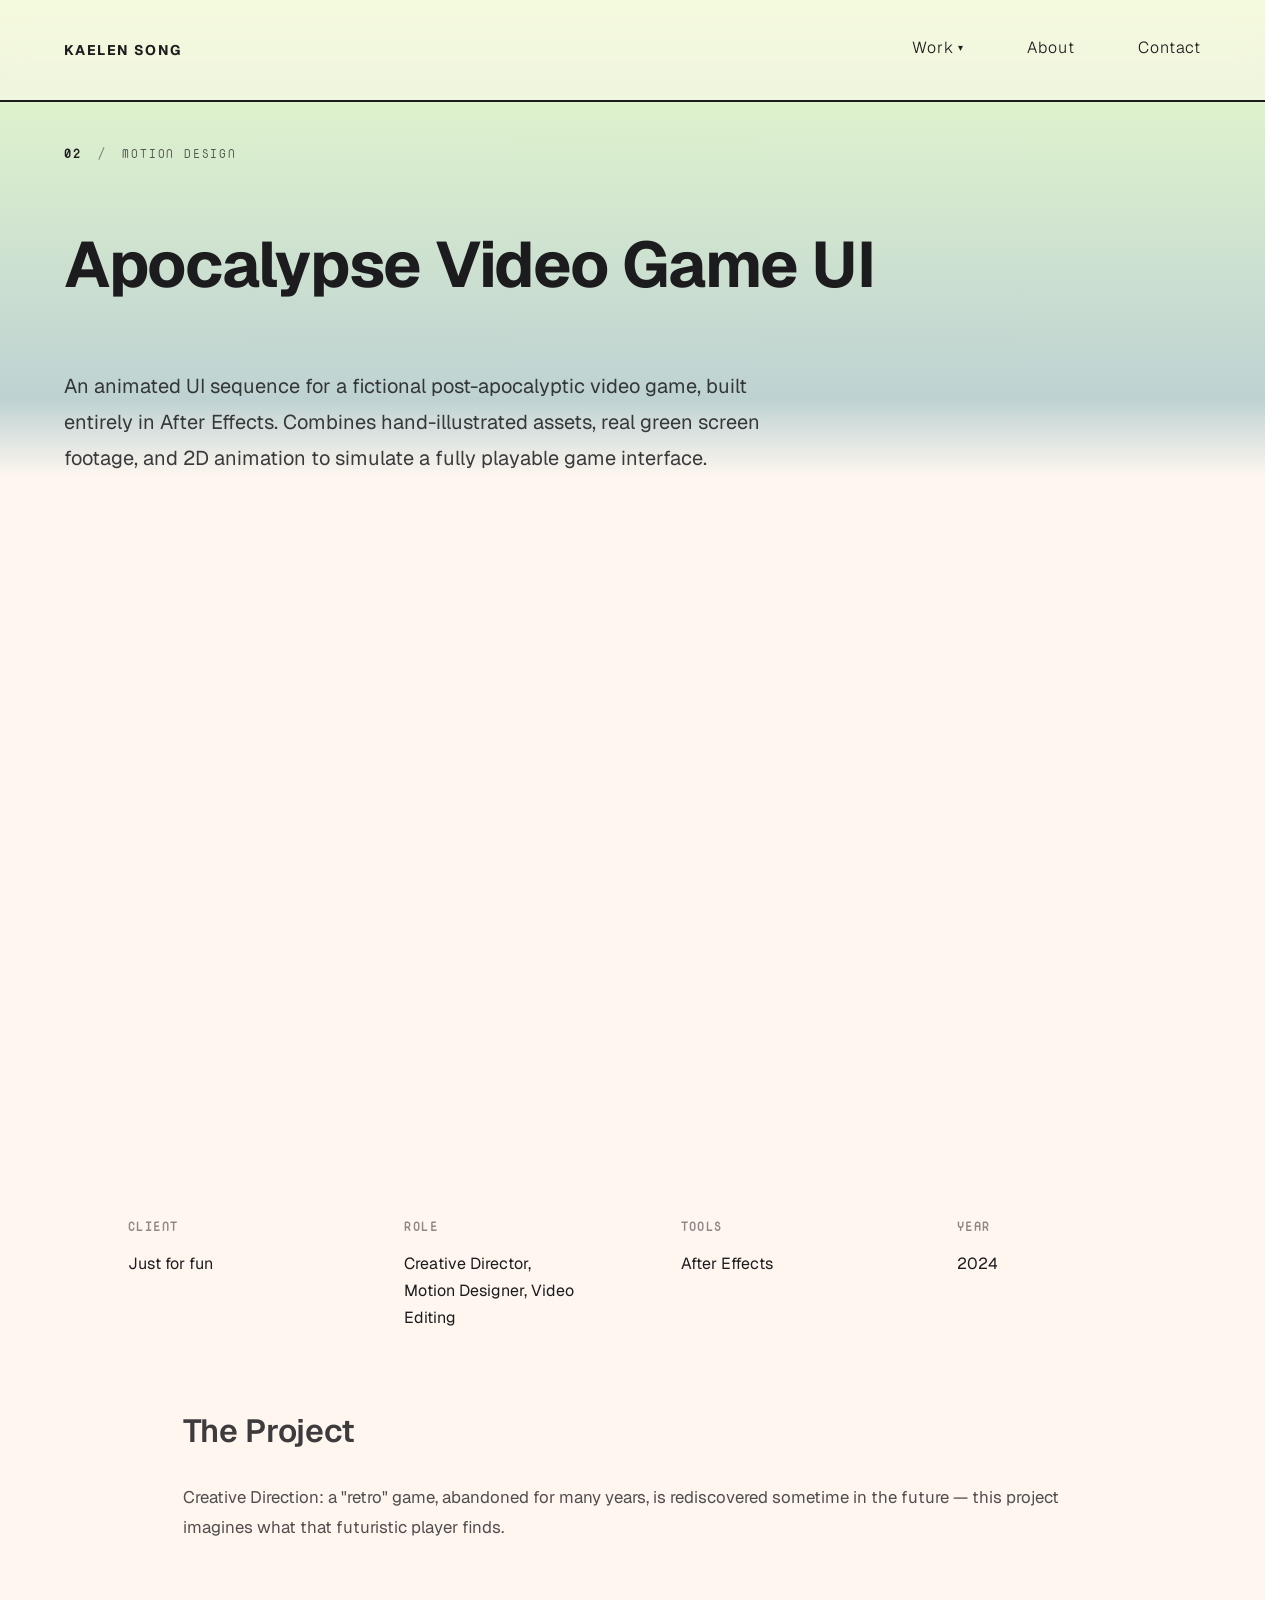
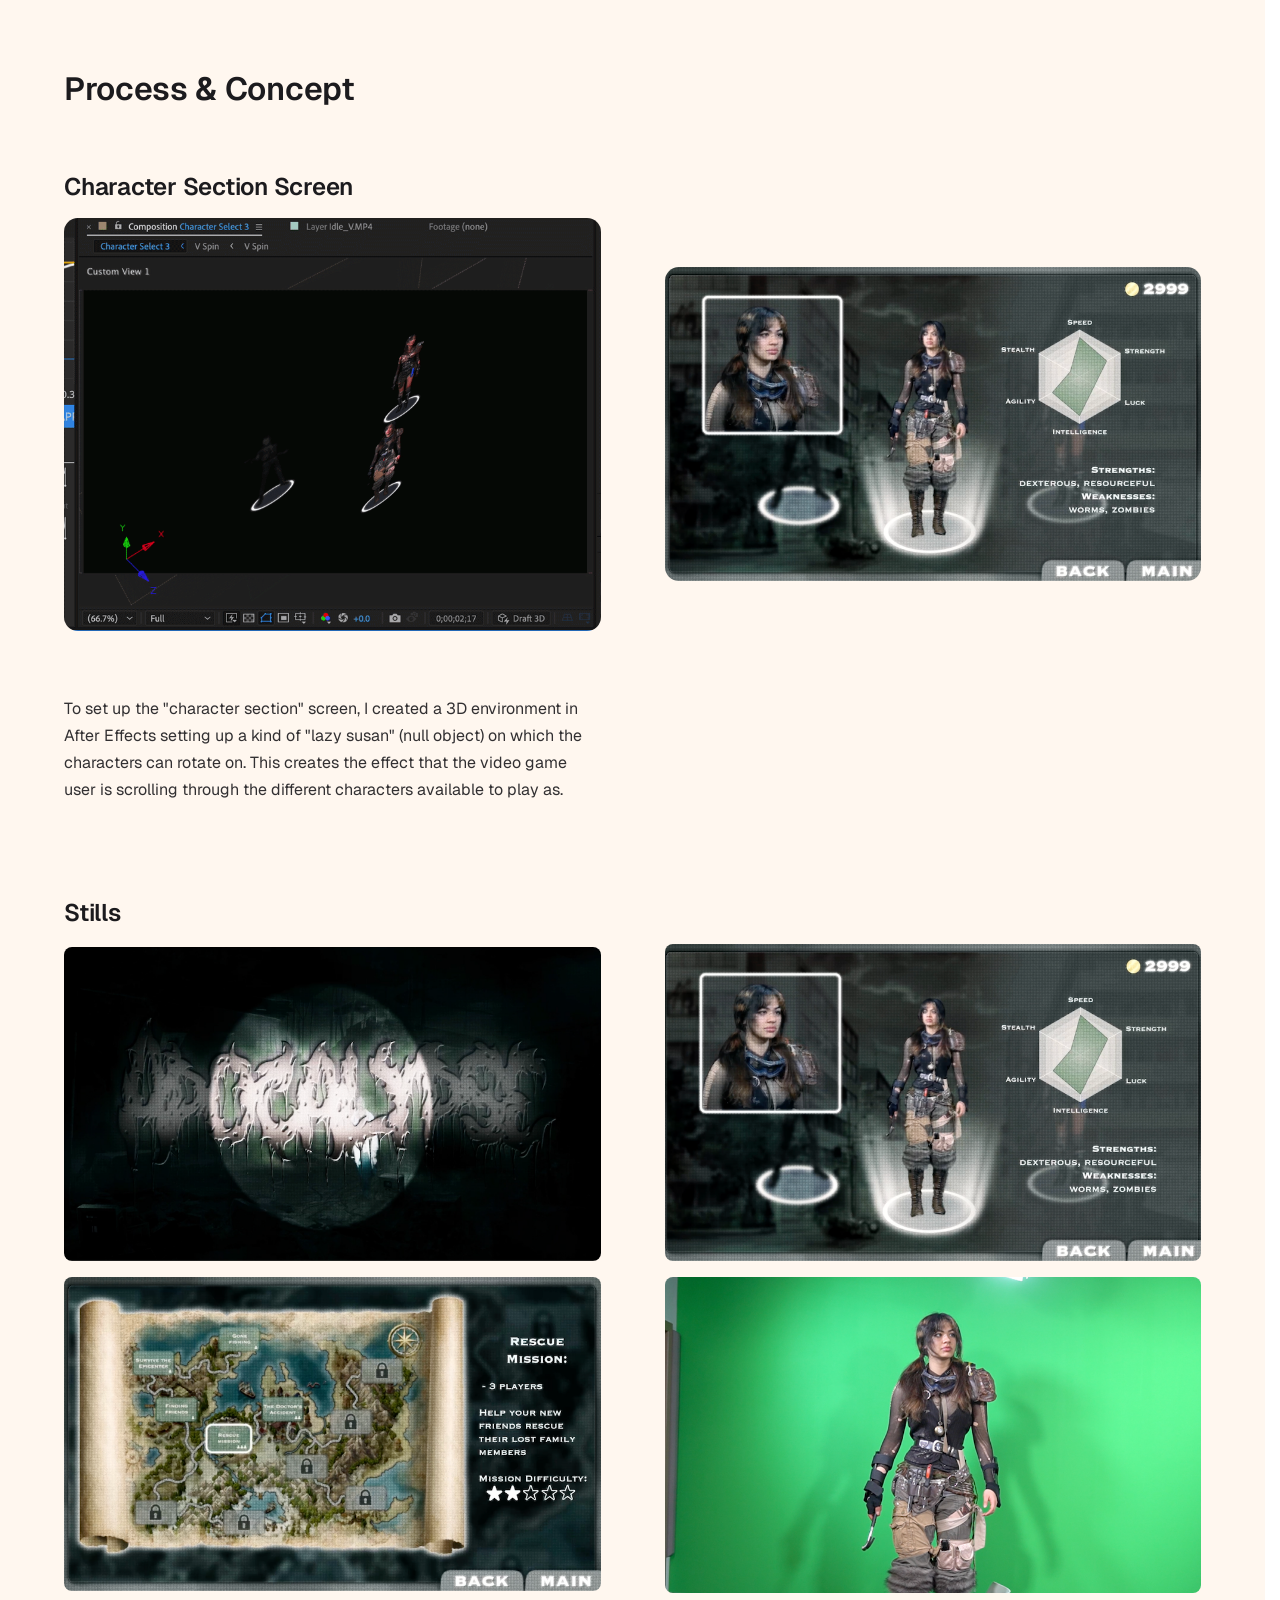
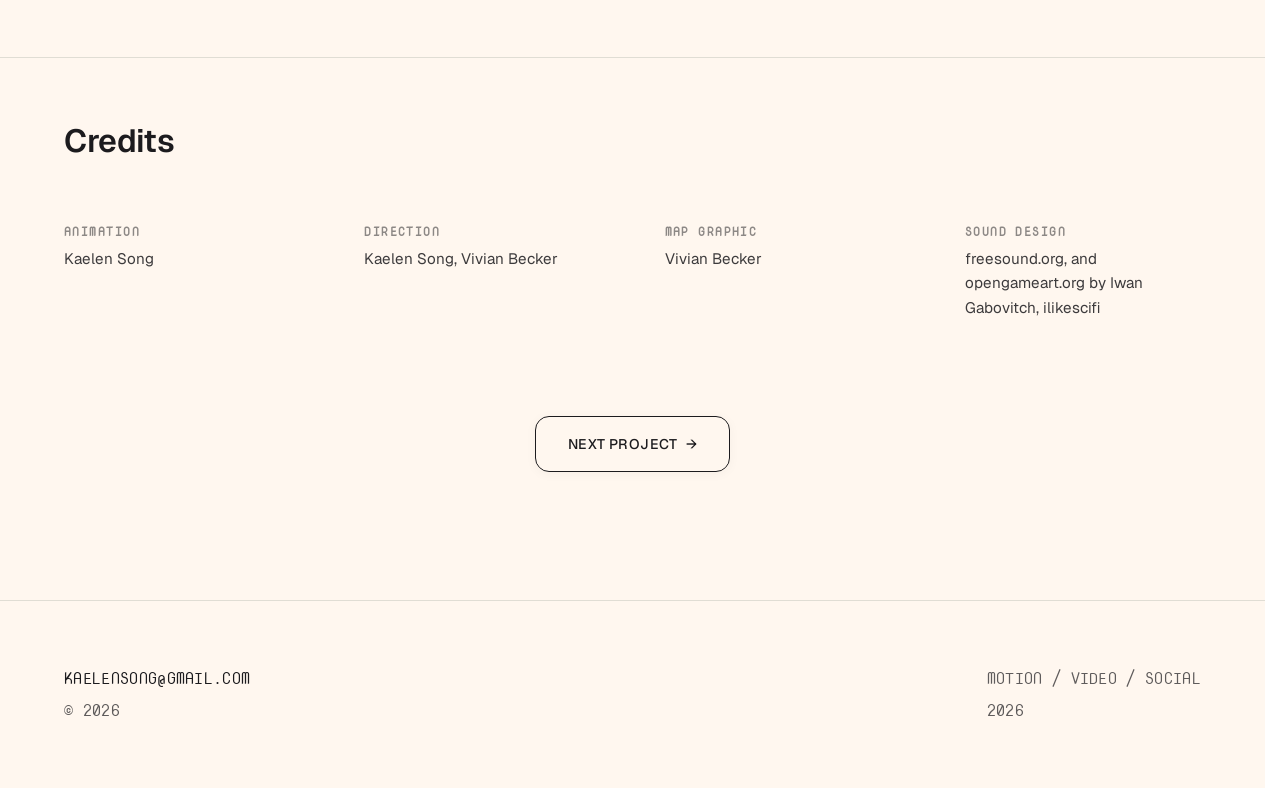
==== commit 1ccbb5ca: "fixed project images" ====
--- a/projects/apocalypse.html
+++ b/projects/apocalypse.html
@@ -25,12 +25,21 @@
                     <span></span>
                 </button>
                 <ul class="nav-menu" id="navMenu">
-                    <li><a href="/#work" class="nav-link">Work</a></li>
+                    <li class="nav-item dropdown">
+                        <a href="/#work" class="nav-link dropdown-toggle" id="workDropdownToggle" aria-expanded="false">
+                            Work <span class="dropdown-arrow">▾</span>
+                        </a>
+                        <ul class="dropdown-menu">
+                            <li><a href="/#work" class="dropdown-item">Video / Motion</a></li>
+                            <li><a href="/#social" class="dropdown-item">Social</a></li>
+                        </ul>
+                    </li>
                     <li><a href="/#about" class="nav-link">About</a></li>
                     <li><a href="/#contact" class="nav-link">Contact</a></li>
                 </ul>
             </div>
         </div>
+        
         <div class="horiz-line">
             <ul class="dot-container">
                 <!-- <li class="dot"><a href=""></a></li> -->
@@ -38,12 +47,14 @@
         </div>
     </nav>
 
+    
+
     <main>
         <!-- Project Hero -->
         <section class="project-hero">
             <div class="project-hero-content">
                 <div class="project-hero-label">
-                    <span class="label-number">04</span>
+                    <span class="label-number">02</span>
                     <span class="label-divider">/</span>
                     <span class="label-category">Motion Design</span>
                 </div>
@@ -110,6 +121,9 @@
                         <h3 class="blog-title">Character Section Screen</h3>
                         <div class="blog-body">
                             <div class="blog-visual">
+                                <img src="/images/apocLazySusan.gif" alt="Apocalypse UI concept 3">
+                            </div>
+                            <div class="blog-visual">
                                 <img src="/images/apoc3.png" alt="Apocalypse UI concept 3">
                             </div>
                             <div class="blog-text">
--- a/style/style.css
+++ b/style/style.css
@@ -197,35 +197,6 @@
     text-transform: uppercase;
     letter-spacing: 0.15em;
 }
-
-/* =============================================
-   NAVIGATION
-   ============================================= */
-
-/* .navigation {
-    position: fixed;
-    top: 0;
-    left: 0;
-    right: 0;
-    height: 100px;
-    background-color: rgba(255, 248, 240, 0.5);
-    backdrop-filter: blur(10px);
-    border-bottom: 0px solid var(--color-border);
-    z-index: 1000;
-    transition: all var(--transition-normal);
-} */
-
-/* .navigation {
-    position: fixed;
-    top: 0;
-    left: 0;
-    right: 0;
-    height: 100px;
-    border-bottom: 0px solid var(--color-border);
-    z-index: 1000;
-    transition: all var(--transition-normal);
-} */
-
 /* =============================================
    SCROLLING NAVBAR HEIGHT REDUCTION (MAIN PAGE)
    ============================================= */
@@ -248,7 +219,124 @@
     height: 60px; /* Compact height when scrolled */
     border-bottom: 1px solid var(--color-border);
 }
-
+/* =============================================
+   DROPDOWN NAVIGATION
+   ============================================= */
+
+.nav-item.dropdown {
+    position: relative;
+    display: inline-block;
+}
+
+.dropdown-toggle {
+    display: inline-flex;
+    align-items: center;
+    gap: 4px;
+    cursor: pointer;
+}
+
+.dropdown-arrow {
+    font-size: 0.65rem;
+    display: inline-block;
+    transition: transform var(--transition-normal);
+}
+
+.dropdown-menu {
+    position: absolute;
+    top: 100%;
+    left: 0; /* Left-aligned with the "Work" parent item */
+    transform: translateY(8px);
+    /* Matches the navbar translucent blur & background style */
+    background-color: rgba(255, 248, 240, 0.8);
+    border: 1px solid var(--color-text);
+    backdrop-filter: blur(10px);
+    -webkit-backdrop-filter: blur(10px);
+    border-radius: var(--radius-sm);
+    padding: var(--spacing-xs) 0;
+    min-width: 170px;
+    list-style: none;
+    box-shadow: 0 10px 25px rgba(0, 0, 0, 0.08);
+    opacity: 0;
+    visibility: hidden;
+    pointer-events: none;
+    transition: opacity var(--transition-normal), transform var(--transition-normal), visibility var(--transition-normal);
+    z-index: 1001;
+}
+
+/* Desktop Hover & Active States */
+@media (min-width: 769px) {
+    .nav-item.dropdown:hover .dropdown-menu,
+    .nav-item.dropdown.open .dropdown-menu {
+        opacity: 1;
+        background-color: rgba(255, 248, 240, 0.8);
+        visibility: visible;
+        pointer-events: auto;
+        transform: translateY(0); /* Drops into place smoothly from top: 100% */
+    }
+
+    .nav-item.dropdown:hover .dropdown-arrow,
+    .nav-item.dropdown.open .dropdown-arrow {
+        transform: rotate(180deg);
+    }
+}
+
+.dropdown-item {
+    display: block;
+    padding: 8px 16px;
+    font-size: 0.875rem;
+    font-weight: 400;
+    color: var(--color-text);
+    white-space: nowrap;
+    transition: background-color var(--transition-fast), color var(--transition-fast);
+}
+
+.dropdown-item:hover {
+    background-color: rgba(0, 0, 0, 0.05);
+    color: var(--accent-orange);
+}
+
+/* Responsive Overrides (Mobile / Tablet Menu) */
+@media (max-width: 768px) {
+    .nav-item.dropdown {
+        width: 100%;
+    }
+
+    .dropdown-toggle {
+        width: 100%;
+        justify-content: space-between;
+        padding: var(--spacing-xs) var(--spacing-md);
+    }
+
+    .dropdown-menu {
+        position: static;
+        transform: none;
+        opacity: 1;
+        visibility: visible;
+        pointer-events: auto;
+        border: none;
+        box-shadow: none;
+        background-color: transparent;
+        backdrop-filter: none;
+        -webkit-backdrop-filter: none;
+        padding: 0 0 0 var(--spacing-md);
+        min-width: auto;
+        display: none;
+    }
+
+    .nav-item.dropdown.active .dropdown-menu {
+        display: block;
+    }
+
+    .nav-item.dropdown.active .dropdown-arrow {
+        transform: rotate(180deg);
+    }
+
+    .dropdown-item {
+        padding: 6px var(--spacing-md);
+        font-size: 0.9rem;
+        opacity: 0.85;
+    }
+}
 /* =============================================
    SCROLLING NAVBAR HEIGHT REDUCTION --- ---- -- -- - - - -
    ============================================= */
@@ -760,97 +848,39 @@
     height: 100%;
     border: none;
     border-radius: var(--radius-lg);
+    
 }
 
 .project-image {
     width: 100%;
-    height: 100%;
+    max-height: 400px;
     object-fit: cover;
     border-radius: var(--radius-lg);
-    transition: transform var(--transition-normal);
-}
-
-/* Fixes the height issue and ensures uniform container matching */
+    border: 1px solid var(--color-text);
+    transition: transform var(--transition-normal),
+                box-shadow var(--transition-normal);
+    display: block;
+}
+
 .project-img-btn {
-  text-decoration: none;
-  display: block;    /* Changed from inline-block to block */
-  width: 100%;       /* Spans full width of .project-visual */
-  height: 100%;      /* Spans full 400px height of .project-visual */
-}
-
-/* Enhances the "button" feel on hover and fixes scaling */
-.gif-hover {
-  cursor: pointer;
-  transition: transform var(--transition-normal), box-shadow var(--transition-normal);
-  width: 100%;
-  height: 100%;      /* Added to force the image to inherit the 400px height */
-  object-fit: cover; /* Added so the image behaves exactly like your placeholders */
-}
-
-/* Uniform hover lift effect matching your placeholder animations */
-.project-img-btn:hover .gif-hover {
-  transform: scale(1.02);
-  box-shadow: 0 10px 20px rgba(0, 0, 0, 0.15);
-}
-
-.hover-gif-wrapper {
-  position: relative;
-  display: block;
-  width: 100%;
-  height: 100%;
-  border-radius: var(--radius-lg);
-  overflow: hidden;
-}
-
-/* Base image styling */
-.gif-hover {
-  cursor: pointer;
-  transition: transform var(--transition-normal), box-shadow var(--transition-normal);
-  width: 100%;
-  height: 100%;      
-  object-fit: cover; 
-  display: block;
-  border-radius: var(--radius-lg);
-}
-
-/* =============================================
-   HOVER GIF SMOOTH CROSS-FADE STYLES
-   ============================================= */
-
-/* Wrapper automatically created around .gif-hover elements */
-.hover-gif-wrapper {
-  position: relative;
-  display: block;
-  width: 100%;
-  height: 100%;
-  border-radius: var(--radius-lg);
-  overflow: hidden;
-transition: all var(--transition-normal);
-
-}
-
-/* Base static image */
-.gif-hover {
-  cursor: pointer;
-  width: 100%;
-  height: 100%;      
-  object-fit: cover; 
-  display: block;
-  border-radius: var(--radius-lg);
-  /* Apply transitions explicitly to opacity & transform */
-  transition: transform var(--transition-normal), opacity 0.4s ease-in-out;
-      transition: all var(--transition-normal);
-}
-
-.project-placeholder {
+    display: block;
     width: 100%;
     height: 100%;
-    object-fit: cover;
-    transition: transform var(--transition-normal);
-}
-
-.project-item:hover .project-placeholder {
-    transform: scale(1.02);
+    text-decoration: none;
+}
+
+.project-img-btn:hover .project-image {
+    transform: translateY(-4px) scale(1.01);
+    box-shadow:
+        0 14px 28px rgba(0, 0, 0, 0.15),
+        0 6px 10px rgba(0, 0, 0, 0.08);
+}
+
+.project-visual {
+    position: relative;
+    max-height: 400px;
+    border-radius: var(--radius-lg);
+    overflow: visible;
 }
 
 .project-info {
@@ -954,6 +984,15 @@
     color: var(--accent-coral);
 }
 
+.accent-lime .project-number {
+    color: var(--accent-lime);
+}
+
+.accent-yellow .project-number {
+    color: var(--accent-yellow);
+}
+
+
 /* =============================================
    WHAT I DO SECTION
    ============================================= */
@@ -1019,36 +1058,87 @@
 /* =============================================
    SOCIAL / CONTENT SECTION
    ============================================= */
-
-.social-content {
-    background-color: var(--color-bg);
-}
-
 .social-header {
     display: flex;
     justify-content: space-between;
     align-items: center;
-    margin-bottom: var(--spacing-xl);
+    margin-bottom: var(--spacing-lg);
     gap: var(--spacing-lg);
 }
 
 .social-grid {
+    padding: var(--spacing-lg);
     display: grid;
     grid-template-columns: repeat(3, 1fr);
-    gap: var(--spacing-md);
-}
-
+    gap: var(--spacing-lg);
+}
+
+/* Individual video container */
 .social-item {
+    position: relative;
+    width: 100%;
     aspect-ratio: 9 / 16;
+    overflow: hidden;
     border-radius: var(--radius-lg);
-    transition: all var(--transition-normal);
-    cursor: pointer;
-}
-
+    border: 1px solid var(--color-text);
+    background-color: #000;
+    transition: transform var(--transition-normal),
+                box-shadow var(--transition-normal);
+}
+
+/* YouTube videos */
+.social-item iframe {
+    position: absolute;
+    inset: 0;
+    width: 100%;
+    height: 100%;
+    border: 0;
+}
+
+/* TikTok embeds */
+.social-item .tiktok-embed {
+    position: absolute !important;
+    inset: 0 !important;
+    width: 100% !important;
+    height: 100% !important;
+    max-width: none !important;
+    min-width: 0 !important;
+    margin: 0 !important;
+    border: 0 !important;
+}
+
+/* Keep hover effect */
 .social-item:hover {
     transform: translateY(-8px);
     box-shadow: 0 16px 40px rgba(0, 0, 0, 0.08);
 }
+
+/* Empty sixth placeholder */
+.social-placeholder {
+    background: linear-gradient(
+        135deg,
+        #FF895C 0%,
+        #F47C80 100%
+    );
+}
+
+/* =============================================
+   RESPONSIVE
+   ============================================= */
+
+@media (max-width: 900px) {
+    .social-grid {
+        grid-template-columns: repeat(2, 1fr);
+    }
+}
+
+@media (max-width: 600px) {
+    .social-grid {
+        grid-template-columns: 1fr;
+    }
+}
+
+
   /* =============================================
      ABOUT SECTION
      ============================================= */
@@ -1091,7 +1181,7 @@
     letter-spacing: 0.08em;
     text-transform: uppercase;
     overflow: hidden;
-    border: 2px solid var(--color-text);
+    border: 1px solid var(--color-text);
   }
 
   .about-image img {
@@ -1416,7 +1506,7 @@
 }
 
 .project-description {
-    padding: var(--spacing-xxl) var(--spacing-lg);
+    padding: var(--spacing-lg) var(--spacing-md);
     background-color: var(--color-bg);
 }
 
@@ -1486,7 +1576,7 @@
 }
 
 .project-navigation {
-    padding: var(--spacing-xl) var(--spacing-lg) var(--spacing-xxl);
+    padding: var(--spacing-md) var(--spacing-lg) var(--spacing-xxl);
     background-color: var(--color-bg);
     text-align: center;
 }
@@ -2040,12 +2130,20 @@
     margin-top: var(--spacing-sm);
 }
 
+.blog-list{
+    font-size: 1.05rem;
+    line-height: 1.8;
+    list-style-type: disc;
+    padding-left: var(--spacing-md);
+    margin-top: var(--spacing-sm);
+}
+
 /* =============================================
    PROJECT CREDITS SECTION
    ============================================= */
 
 .project-credits {
-    padding: var(--spacing-xl) var(--spacing-lg);
+    padding: var(--spacing-lg) var(--spacing-lg);
     background-color: var(--color-bg);
     border-top: 1px solid var(--color-border);
 }
